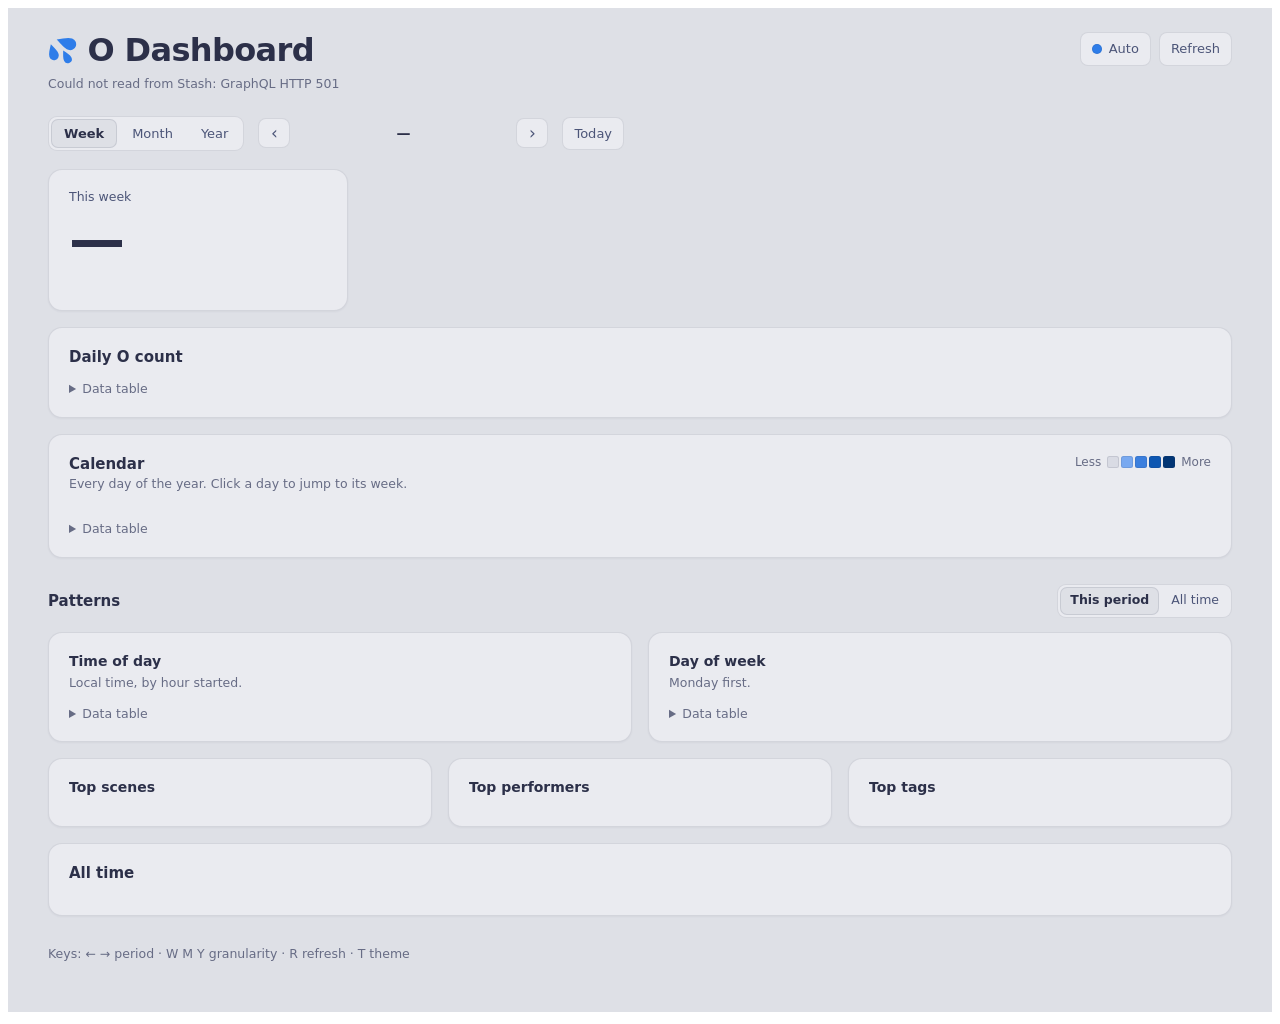
==== tools/style-check.html @ 9302f0dd "O Dashboard — a Stash plugin A dashboard over Stash's O-count history: daily counts, a year calendar" ====
<!doctype html>
<html lang="en">
<head>
<meta charset="utf-8">
<title>style check</title>
<link rel="stylesheet" href="/src/styles.css">
<style>
  #report { font: 12px/1.6 ui-monospace, Menlo, monospace; white-space: pre; }
</style>
</head>
<body>
<!--
  Does the stylesheet actually reach the rendered marks?

  The structural DOM diff used to verify the od- rename compares element trees,
  and a class name that no rule matches any more produces an identical tree. It
  is invisible there and invisible to a console check. It shipped once: the SVG
  charts set their classes through svgEl({class: 'bar'}), a form the mechanical
  rename never inspected, so every chart silently lost its styling while every
  automated check stayed green.

  Two assertions, both cheap:
    1. every class inside the mount is od- prefixed  — catches the next miss
    2. the marks have non-default computed styles    — catches a dead rule
-->
<div class="od-viz-root" id="mount"></div>
<pre id="report"></pre>

<script src="/src/graphql-source.js"></script>
<script>
fetch('/src/index.html')
  .then((r) => r.text())
  .then((html) => {
    const doc = new DOMParser().parseFromString(html, 'text/html');
    for (const s of doc.body.querySelectorAll('script')) s.remove();
    const mount = document.getElementById('mount');
    mount.innerHTML = doc.body.innerHTML;
    const s = document.createElement('script');
    s.src = '/src/app.js';
    s.onload = () => setTimeout(run, 1500);
    document.body.appendChild(s);
  });

const out = [];
function check(name, ok, detail) {
  out.push(`${ok ? 'PASS' : 'FAIL'}  ${name}${detail ? '  — ' + detail : ''}`);
  return ok;
}

function run() {
  const mount = document.getElementById('mount');

  // 1. No unprefixed classes anywhere in the rendered tree.
  const stray = new Set();
  for (const el of mount.querySelectorAll('*')) {
    const cls = typeof el.className === 'string' ? el.className : el.className.baseVal || '';
    for (const c of cls.split(/\s+/)) {
      if (c && !c.startsWith('od-')) stray.add(c);
    }
  }
  check('every class in the rendered tree is od- prefixed', stray.size === 0,
    stray.size ? [...stray].sort().join(', ') : '');

  // 2. The marks are actually styled. A class the stylesheet no longer matches
  //    leaves SVG defaults: fill black, no stroke.
  const marks = [
    ['.od-bar', 'fill'],
    ['.od-cell', 'fill'],
    ['.od-spark-line', 'stroke'],
    ['.od-tick-text', 'fill'],
    ['.od-band-wash', 'fill'],
  ];
  for (const [sel, prop] of marks) {
    const el = mount.querySelector(sel);
    if (!el) { check(`${sel} exists`, false, 'not rendered'); continue; }
    const v = getComputedStyle(el)[prop];
    const styled = v && v !== 'none' && v !== 'rgb(0, 0, 0)';
    check(`${sel} has a styled ${prop}`, styled, v);
  }

  // 3. The chart has real geometry, so a pass above cannot come from an
  //    empty chart with nothing to style.
  const svg = mount.querySelector('#od-main-chart svg');
  check('main chart drew marks', !!svg && svg.querySelectorAll('path, rect').length > 3,
    svg ? `${svg.querySelectorAll('path, rect').length} marks` : 'no svg');

  const failed = out.filter((l) => l.startsWith('FAIL')).length;
  out.push('', failed ? `STYLE CHECK: FAIL (${failed})` : 'STYLE CHECK: PASS');
  document.getElementById('report').textContent = out.join('\n');
}
</script>
</body>
</html>
---- src/styles.css ----
/* Five palettes, one set of roles. Each is a single-series design: one accent
   for the marks, one single-hue ordinal ramp for the calendar. Every ramp was
   run through the data-viz validator against its own surface (monotone
   lightness, >= 0.06 step gaps, light end clearing 2:1) — see README.

     light  Aubade · TokyoNight Day · Spicy Pumpkin
     dark   Stash · Naughty

   Aubade and TokyoNight Day come from the iTerm2 schemes of those names; Naughty
   is the validated reference instance; Stash copies the host's own colours;
   Spicy Pumpkin is derived from a pumpkin accent. JS resolves "auto" and
   stamps data-theme on the mount container, so the palette a chart renders on is
   always known. It goes on the mount rather than <html> because Stash themes
   itself off the document root, and only one of them can own that attribute.

   Every rule here is scoped under .od-viz-root. The stylesheet is injected into
   a page it does not own: a bare `h2` or `*` would restyle the host UI. Class
   names carry an `od-` prefix for the other direction — Stash is Bootstrap-based
   and defines its own .card, .btn, .tooltip, .active and .spinner.

   Aubade (default light) — bg #fbf6fb, plum #ae3f84 from the scheme. */
.od-viz-root{
  color-scheme: light;
  --surface-1: #fbf6fb;
  --plane: #f3ebf5;
  --text-primary: #33293f;
  --text-secondary: #5b5068;
  --text-muted: #857a93;
  --grid: #ece2ee;
  --axis: #d8c9dc;
  --border: rgba(51, 41, 63, 0.12);
  --series-1: #ae3f84;
  --series-dim: #e996c4;
  --ramp-0: #efe6f0;
  --ramp-1: #e996c4;
  --ramp-2: #c95a9d;
  --ramp-3: #992d72;
  --ramp-4: #660048;
  --shadow: 0 1px 2px rgba(51, 41, 63, 0.05);
}/* TokyoNight Day — bg #e1e2e7, blue #2e7de9 from the scheme. */
.od-viz-root[data-theme="tokyonight-day"]{
  color-scheme: light;
  --surface-1: #eaebf0;
  --plane: #dee0e6;
  --text-primary: #2c3049;
  --text-secondary: #4c5578;
  /* pulled off the scheme's #6172b0 toward slate: captions in the series blue
     read as links, and text must never wear the data colour */
  --text-muted: #676c85;
  --grid: #d5d7e0;
  --axis: #c3c6d4;
  --border: rgba(44, 48, 73, 0.12);
  --series-1: #2e7de9;
  --series-dim: #79a9f0;
  --ramp-0: #d9dbe4;
  --ramp-1: #79a9f0;
  --ramp-2: #3b7fde;
  --ramp-3: #0e57b2;
  --ramp-4: #013575;
  --shadow: 0 1px 2px rgba(44, 48, 73, 0.05);
}

.od-viz-root[data-theme="naughty"]{
  color-scheme: dark;
  --surface-1: #1a1a19;
  --plane: #0d0d0d;
  --text-primary: #ffffff;
  --text-secondary: #c3c2b7;
  --text-muted: #898781;
  --grid: #2c2c2a;
  --axis: #383835;
  --border: rgba(255, 255, 255, 0.10);
  --series-1: #3987e5;
  --series-dim: #184f95;
  --ramp-0: #383835;
  --ramp-1: #184f95;
  --ramp-2: #2a78d6;
  --ramp-3: #6da7ec;
  --ramp-4: #b7d3f6;
  --shadow: none;
}

/* Stash — the host's own default colours, so the dashboard sits inside Stash
   without looking bolted on. These are Blueprint.js values copied from Stash's
   stylesheet, not read from it at runtime: the plugin inherits no variables, so
   nothing here can be invalidated by Stash restyling itself. Surface and plane
   are Stash's card and body backgrounds; the accent is its --primary.

   The ramp is generated in OKLCH from that accent and validated against this
   surface, like every other palette here — but it could not simply reuse the
   Dark palette's lightness steps. Stash's card is L=0.36 against Dark's L=0.20,
   so the same steps would land the first two at 1.3:1 and make them
   indistinguishable. The steps are re-solved for this surface: the first sits
   at 2.05:1, matching the *relationship* the other ramps have rather than
   copying their numbers.

   Two ceilings are imposed by the surface itself and cannot be designed away:
   pure white on it is only 10.68:1, so the brightest text reaches 10.01:1 and
   the ramp's top step 7.61:1, against 9.98:1 on the darker palettes. Every
   invariant that is achievable is met — monotone lightness, minimum step gap
   0.111 (floor 0.06, other palettes 0.093), single hue within 0.8 degrees. */
.od-viz-root[data-theme="stash"]{
  color-scheme: dark;
  --surface-1: #30404d;   /* Stash .card            */
  --plane: #202b33;       /* Stash body             */
  --text-primary: #f5f8fa;
  --text-secondary: #ced9e0;
  --text-muted: #a7b6c2;  /* 5.14:1 — clears the 3.78:1 the others set */
  --grid: #3c4c59;
  --axis: #4a5b69;
  --border: #40505e;
  --series-1: #48aff0;    /* Stash link blue, 4.41:1 on the card */
  --series-dim: #2b95d6;
  --ramp-0: #404f5b;      /* no activity — 1.27:1, just clear of the surface */
  --ramp-1: #0072b0;      /* 2.05:1 */
  --ramp-2: #0096e7;      /* 3.31:1 */
  --ramp-3: #6bbbfa;      /* 5.14:1 */
  --ramp-4: #bbdefb;      /* 7.61:1 */
  --shadow: none;
}/* Spicy Pumpkin — pumpkin flesh rather than cartoon orange: a burnt spice
   orange that stays readable as ink and does not vibrate against a warm
   surface. Accent #d2601a, hue 46.4 deg; ramp generated from it in OKLCH and
   validated against this palette's own surface like every other one here.

   Warm neutrals throughout: the greys are pulled toward the hue so the palette
   reads as one family instead of orange marks sitting on a cold page. Muted
   text is the one value that had to be re-solved — the obvious lightness put it
   at 3.67:1, under the 3.78:1 the other palettes hold, so it was darkened. */
.od-viz-root[data-theme="spicy-pumpkin"]{
  color-scheme: light;
  --surface-1: #fdf7f0;
  --plane: #f6ebdf;
  --text-primary: #3c2316;    /* 13.67:1 */
  --text-secondary: #6a5044;  /*  6.94:1 */
  --text-muted: #8e766a;      /*  3.99:1 — clears the 3.78:1 bar */
  --grid: #f5eae5;
  --axis: #e4cdc2;
  --border: rgba(60, 35, 22, 0.12);
  --series-1: #d2601a;        /*  3.64:1, between the other two light palettes */
  --series-dim: #f19d74;
  --ramp-0: #f6e6df;          /*  1.14:1 — no activity */
  --ramp-1: #f19d74;          /*  2.01:1 */
  --ramp-2: #d36320;          /*  3.54:1 */
  --ramp-3: #994000;          /*  6.39:1 */
  --ramp-4: #5e2400;          /* 11.42:1 */
  --shadow: 0 1px 2px rgba(60, 35, 22, 0.05);
}

/* Palette swaps ease rather than snap. */
.od-viz-root, .od-viz-root .od-card, .od-viz-root .od-tile, .od-viz-root .od-btn, .od-viz-root .od-segmented, .od-viz-root .od-tooltip, .od-viz-root .od-theme-menu{
  transition: background-color 0.25s ease, color 0.25s ease, border-color 0.25s ease;
}

.od-viz-root, .od-viz-root *{ box-sizing: border-box; }

.od-viz-root{
  margin: 0;
  padding: 24px clamp(16px, 4vw, 40px) 48px;
  background: var(--plane);
  color: var(--text-primary);
  font: 15px/1.5 system-ui, -apple-system, "Segoe UI", sans-serif;
  -webkit-font-smoothing: antialiased;
}

.od-viz-root h1{
  font-size: clamp(24px, 2.6vw, 32px);
  font-weight: 600;
  margin: 0;
  letter-spacing: -0.02em;
  line-height: 1.15;
  display: flex;
  align-items: center;
  gap: 10px;
}
.od-viz-root h2{ font-size: 15px; font-weight: 600; margin: 0; }
.od-viz-root h3{ font-size: 14px; font-weight: 600; margin: 0 0 2px; }

.od-viz-root p{ margin: 0; }

.od-viz-root .od-caption{ color: var(--text-muted); font-size: 12.5px; }
.od-viz-root .od-label{
  color: var(--text-secondary);
  font-size: 12.5px;
  text-transform: none;
  margin-bottom: 2px;
}/* ---------- top bar & controls ---------- */
.od-viz-root .od-topbar{
  display: flex;
  align-items: flex-start;
  justify-content: space-between;
  gap: 16px;
  flex-wrap: wrap;
  margin-bottom: 22px;
}
.od-viz-root .od-source{ color: var(--text-muted); font-size: 12.5px; margin-top: 6px; }
.od-viz-root .od-topbar-actions{ display: flex; gap: 8px; align-items: center; }
.od-viz-root .od-title-mark{
  width: 0.92em;
  height: 0.92em;
  flex: none;
  fill: var(--series-1);
  transition: fill 0.25s ease;
}
/* ---------- theme switcher ---------- */
.od-viz-root .od-theme-switcher{ position: relative; }
.od-viz-root .od-theme-dot{
  width: 10px;
  height: 10px;
  border-radius: 50%;
  background: var(--series-1);
  display: inline-block;
  margin-right: 7px;
  vertical-align: -1px;
  box-shadow: inset 0 0 0 1px var(--border);
  transition: background-color 0.25s ease;
}
.od-viz-root .od-theme-menu{
  position: absolute;
  right: 0;
  top: calc(100% + 6px);
  z-index: 30;
  width: 232px;
  background: var(--surface-1);
  border: 1px solid var(--border);
  border-radius: 12px;
  padding: 12px;
  box-shadow: 0 8px 26px rgba(0, 0, 0, 0.14);
  display: flex;
  flex-direction: column;
  gap: 7px;
  transform-origin: top right;
  animation: od-menu-in 0.16s cubic-bezier(0.2, 0.8, 0.3, 1);
}
.od-viz-root .od-theme-menu[hidden]{ display: none; }
@keyframes od-menu-in {
  from { opacity: 0; transform: scale(0.96) translateY(-4px); }
  to { opacity: 1; transform: none; }
}
.od-viz-root .od-menu-label{ color: var(--text-muted); font-size: 11.5px; margin-top: 2px; }
.od-viz-root .od-menu-note{ color: var(--text-muted); font-size: 11.5px; line-height: 1.35; margin-top: 2px; }
.od-viz-root .od-theme-choices{ display: flex; flex-direction: column; gap: 4px; }
.od-viz-root .od-theme-choices[hidden], .od-viz-root .od-menu-label[hidden]{ display: none; }
.od-viz-root .od-theme-choices button{
  appearance: none;
  border: 1px solid transparent;
  background: transparent;
  color: var(--text-secondary);
  font: inherit;
  font-size: 13px;
  text-align: left;
  padding: 7px 9px;
  border-radius: 9px;
  cursor: pointer;
  display: flex;
  align-items: center;
  gap: 9px;
  transition: background-color 0.12s ease, color 0.12s ease;
}
.od-viz-root .od-theme-choices button:hover{ background: var(--plane); color: var(--text-primary); }/* Active = the palette on screen right now. */
.od-viz-root .od-theme-choices button.od-is-active{
  background: var(--plane);
  color: var(--text-primary);
  font-weight: 600;
  border-color: var(--border);
}/* Chosen but not showing (dark is on): a check, no active highlight. */
.od-viz-root .od-theme-choices button[aria-checked="true"]::after{
  content: "✓";
  margin-left: auto;
  font-size: 12px;
  color: var(--text-muted);
}
.od-viz-root .od-theme-choices button.od-is-active::after{ color: var(--text-primary); }
.od-viz-root .od-theme-choices.od-inactive{ opacity: 0.62; }
.od-viz-root .od-theme-choices.od-inactive button[aria-checked="true"]{ color: var(--text-secondary); }
.od-viz-root .od-swatch-row{ display: flex; gap: 2px; }
.od-viz-root .od-swatch-row i{
  width: 11px;
  height: 16px;
  border-radius: 2px;
  display: block;
  /* mid-gray reads as an edge on both light and dark surfaces, so a near-black
     swatch stays visible in the dark menu */
  box-shadow: inset 0 0 0 1px rgba(128, 128, 128, 0.38);
}

.od-viz-root .od-btn{
  appearance: none;
  border: 1px solid var(--border);
  background: var(--surface-1);
  color: var(--text-secondary);
  border-radius: 8px;
  padding: 6px 11px;
  font: inherit;
  font-size: 13px;
  cursor: pointer;
  min-height: 30px;
}
.od-viz-root .od-btn:hover{ color: var(--text-primary); border-color: var(--axis); }
.od-viz-root .od-btn:disabled{ opacity: 0.4; cursor: default; }
.od-viz-root .od-btn.od-icon{ min-width: 32px; font-size: 17px; line-height: 1; padding: 4px 10px; }

.od-viz-root #od-refresh-btn{ display: inline-flex; align-items: center; gap: 7px; }
.od-viz-root #od-refresh-btn[data-busy="true"]{ color: var(--text-muted); cursor: progress; }
.od-viz-root .od-spinner{
  width: 11px;
  height: 11px;
  border-radius: 50%;
  border: 2px solid var(--axis);
  border-top-color: var(--series-1);
  display: none;
  animation: od-spin 0.7s linear infinite;
}
.od-viz-root #od-refresh-btn[data-busy="true"] .od-spinner{ display: block; }
@keyframes od-spin { to { transform: rotate(360deg); } }/* The spin is a status indicator, so it survives reduced-motion — slowed, not stopped. */
@media (prefers-reduced-motion: reduce){
  .od-viz-root .od-spinner{ animation-duration: 2s !important; }
}

.od-viz-root .od-controls{
  display: flex;
  align-items: center;
  gap: 14px;
  flex-wrap: wrap;
  margin-bottom: 18px;
}

.od-viz-root .od-segmented{
  display: inline-flex;
  background: var(--surface-1);
  border: 1px solid var(--border);
  border-radius: 9px;
  padding: 2px;
  gap: 2px;
}
.od-viz-root .od-segmented button{
  appearance: none;
  border: 0;
  background: transparent;
  color: var(--text-secondary);
  font: inherit;
  font-size: 13px;
  padding: 5px 13px;
  border-radius: 7px;
  cursor: pointer;
  min-height: 28px;
}
.od-viz-root .od-segmented button[aria-selected="true"]{
  background: var(--plane);
  color: var(--text-primary);
  font-weight: 600;
  box-shadow: inset 0 0 0 1px var(--border);
}
.od-viz-root .od-segmented.od-small button{ font-size: 12.5px; padding: 4px 10px; }

/* The theme menu is a column flex container, so align-items: stretch widens
   this inline-flex control to the full menu width while its buttons stay
   packed at the leading edge — leaving dead space after the last one. Share
   the width instead, so the group fills the control and Dark sits on the
   trailing edge. */
.od-viz-root .od-theme-menu .od-segmented button{ flex: 1; text-align: center; }

.od-viz-root .od-period-nav{ display: flex; align-items: center; gap: 8px; }
.od-viz-root .od-period-label{
  font-size: 14px;
  font-weight: 600;
  min-width: 210px;
  text-align: center;
  font-variant-numeric: tabular-nums;
}/* ---------- layout ---------- */
.od-viz-root main{ display: flex; flex-direction: column; gap: 16px; }
.od-viz-root main{ transition: opacity 0.18s ease; }
.od-viz-root main.od-loading{ opacity: 0.55; }

.od-viz-root .od-card{
  background: var(--surface-1);
  border: 1px solid var(--border);
  border-radius: 14px;
  padding: 18px 20px;
  box-shadow: var(--shadow);
}
.od-viz-root .od-card-head{
  display: flex;
  align-items: flex-start;
  justify-content: space-between;
  gap: 16px;
  margin-bottom: 10px;
  flex-wrap: wrap;
}

.od-viz-root .od-grid-hero{
  display: grid;
  grid-template-columns: minmax(240px, 300px) 1fr;
  gap: 16px;
}
.od-viz-root .od-tiles{
  display: grid;
  grid-template-columns: repeat(auto-fit, minmax(150px, 1fr));
  gap: 16px;
}
.od-viz-root .od-grid-two{ display: grid; grid-template-columns: repeat(auto-fit, minmax(320px, 1fr)); gap: 16px; }
.od-viz-root .od-grid-three{ display: grid; grid-template-columns: repeat(auto-fit, minmax(240px, 1fr)); gap: 16px; margin-top: 16px; }

.od-viz-root .od-section{ display: flex; flex-direction: column; }
.od-viz-root .od-section-head{
  display: flex;
  align-items: center;
  justify-content: space-between;
  gap: 16px;
  flex-wrap: wrap;
  margin: 10px 0 2px;
}
.od-viz-root .od-section-caption{ margin-bottom: 12px; }/* ---------- figures ---------- */
.od-viz-root .od-hero-card{ display: flex; flex-direction: column; }
.od-viz-root .od-hero-value{
  font-size: 56px;
  font-weight: 600;
  line-height: 1.05;
  letter-spacing: -0.02em;
  margin: 2px 0 4px;
}
.od-viz-root .od-delta{ color: var(--text-secondary); font-size: 13px; }
.od-viz-root .od-sparkline{ margin-top: auto; padding-top: 14px; }
.od-viz-root .od-hero-card .od-caption{ margin-top: 4px; }

.od-viz-root .od-tile{
  background: var(--surface-1);
  border: 1px solid var(--border);
  border-radius: 14px;
  padding: 16px 18px;
  box-shadow: var(--shadow);
}
.od-viz-root .od-tile-value{
  font-size: 27px;
  font-weight: 600;
  letter-spacing: -0.01em;
  margin: 2px 0 1px;
}
.od-viz-root .od-tile-sub{ color: var(--text-muted); font-size: 12.5px; }

.od-viz-root .od-facts{
  display: grid;
  grid-template-columns: repeat(auto-fit, minmax(170px, 1fr));
  gap: 14px 22px;
  margin-top: 12px;
}
.od-viz-root .od-fact-label{ color: var(--text-muted); font-size: 12.5px; }
.od-viz-root .od-fact-value{ font-size: 15px; font-weight: 600; margin-top: 1px; }/* ---------- charts ---------- */
.od-viz-root .od-chart{ position: relative; width: 100%; }
.od-viz-root .od-chart svg{ display: block; width: 100%; overflow: visible; }
.od-viz-root .od-empty{
  color: var(--text-muted);
  font-size: 13px;
  padding: 28px 0;
  text-align: center;
}/* Bars grow from the baseline: the path's own box is the transform reference,
   so scaleY(0) collapses it onto the axis rather than the SVG origin. */
.od-viz-root .od-bar{ transform-box: fill-box; transform-origin: bottom; }
.od-viz-root .od-cell{ transform-box: fill-box; transform-origin: center; }

.od-viz-root .od-gridline{ stroke: var(--grid); stroke-width: 1; }
.od-viz-root .od-baseline{ stroke: var(--axis); stroke-width: 1; }
.od-viz-root .od-tick-text{ fill: var(--text-muted); font-size: 11px; font-variant-numeric: tabular-nums; }
.od-viz-root .od-bar{ fill: var(--series-1); }
.od-viz-root .od-bar-label{ fill: var(--text-secondary); font-size: 11px; font-weight: 600; text-anchor: middle; }
.od-viz-root .od-hit{ fill: transparent; }
.od-viz-root .od-hit:focus{ outline: none; }
.od-viz-root .od-bar.od-active{ filter: brightness(1.12); }
.od-viz-root .od-band-wash{ fill: var(--grid); opacity: 0; transition: opacity 0.08s ease-out; }
.od-viz-root .od-band-wash.od-on{ opacity: 0.45; }
.od-viz-root .od-spark-line{ fill: none; stroke: var(--series-dim); stroke-width: 2; stroke-linejoin: round; stroke-linecap: round; }
.od-viz-root .od-spark-dot{ fill: var(--series-1); stroke: var(--surface-1); stroke-width: 2; }

.od-viz-root .od-heatmap-wrap{ overflow-x: auto; padding-bottom: 4px; }
.od-viz-root .od-cell{ rx: 2.5; }
.od-viz-root .od-cell-sel{ fill: none; stroke: var(--text-muted); stroke-width: 1; rx: 2.5; }
.od-viz-root .od-month-text{ fill: var(--text-muted); font-size: 11px; }
.od-viz-root .od-dow-text{ fill: var(--text-muted); font-size: 10px; }

.od-viz-root .od-scale-legend{ display: flex; align-items: center; gap: 6px; color: var(--text-muted); font-size: 12px; }
.od-viz-root .od-scale-legend .od-swatches{ display: flex; gap: 2px; }
.od-viz-root .od-scale-legend i{
  width: 12px;
  height: 12px;
  border-radius: 2.5px;
  display: block;
  box-shadow: inset 0 0 0 1px var(--border);
}/* ---------- ranked lists ---------- */
.od-viz-root .od-ranked{ display: flex; flex-direction: column; gap: 9px; margin-top: 10px; }
.od-viz-root .od-rank-row{ display: grid; grid-template-columns: 1fr auto; gap: 4px 10px; align-items: center; }
.od-viz-root .od-rank-name{
  font-size: 13px;
  color: var(--text-primary);
  overflow: hidden;
  text-overflow: ellipsis;
  white-space: nowrap;
}
.od-viz-root a.od-rank-name, .od-viz-root a.od-rank-meta{
  text-decoration: none;
  text-decoration-color: var(--axis);
  text-underline-offset: 3px;
  transition: color 0.12s ease, text-decoration-color 0.12s ease;
}
.od-viz-root a.od-rank-name::after{
  content: " ↗";
  color: var(--text-muted);
  font-size: 11px;
  opacity: 0;
  transition: opacity 0.14s ease;
}
.od-viz-root a.od-rank-name:hover, .od-viz-root a.od-rank-name:focus-visible{ text-decoration: underline; text-decoration-color: currentColor; }
.od-viz-root a.od-rank-name:hover::after, .od-viz-root a.od-rank-name:focus-visible::after{ opacity: 1; }
.od-viz-root a.od-rank-meta:hover, .od-viz-root a.od-rank-meta:focus-visible{ color: var(--text-secondary); text-decoration: underline; }
.od-viz-root .od-rank-value{ font-size: 13px; font-weight: 600; color: var(--text-secondary); font-variant-numeric: tabular-nums; }
.od-viz-root .od-rank-track{ grid-column: 1 / -1; height: 8px; background: var(--ramp-0); border-radius: 4px; }
.od-viz-root .od-rank-fill{
  height: 8px;
  background: var(--series-1);
  border-radius: 0 4px 4px 0;
  min-width: 3px;
  transform-origin: left center;
  transition: width 0.3s cubic-bezier(0.2, 0.8, 0.3, 1);
}
.od-viz-root .od-rank-fill.od-grow{ animation: od-rank-grow 0.42s cubic-bezier(0.2, 0.8, 0.3, 1) both; }
@keyframes od-rank-grow { from { transform: scaleX(0); } to { transform: scaleX(1); } }
.od-viz-root .od-rank-meta{ grid-column: 1 / -1; color: var(--text-muted); font-size: 11.5px; margin-top: -2px; }
.od-viz-root .od-rank-row:hover .od-rank-fill{ filter: brightness(1.08); }/* ---------- tables ---------- */
.od-viz-root .od-table-view{ margin-top: 12px; }
.od-viz-root .od-table-view summary{
  color: var(--text-muted);
  font-size: 12.5px;
  cursor: pointer;
  width: fit-content;
}
.od-viz-root .od-table-view summary:hover{ color: var(--text-secondary); }
.od-viz-root table{ border-collapse: collapse; margin-top: 10px; font-size: 13px; width: 100%; max-width: 520px; }
.od-viz-root th, .od-viz-root td{ text-align: left; padding: 5px 12px 5px 0; border-bottom: 1px solid var(--grid); }
.od-viz-root td:last-child, .od-viz-root th:last-child{ text-align: right; font-variant-numeric: tabular-nums; }
.od-viz-root th{ color: var(--text-muted); font-weight: 500; font-size: 12px; }/* ---------- tooltip ---------- */
.od-viz-root .od-tooltip{
  position: fixed;
  z-index: 20;
  pointer-events: none;
  opacity: 0;
  background: var(--surface-1);
  color: var(--text-primary);
  border: 1px solid var(--border);
  border-radius: 9px;
  padding: 7px 10px;
  font-size: 12.5px;
  line-height: 1.4;
  box-shadow: 0 4px 14px rgba(0, 0, 0, 0.16);
  max-width: 280px;
  transition: opacity 0.08s ease-out;
}
.od-viz-root .od-tooltip{
  transform: translateY(3px);
  transition: opacity 0.1s ease-out, transform 0.1s ease-out,
              left 0.13s cubic-bezier(0.2, 0.8, 0.3, 1), top 0.13s cubic-bezier(0.2, 0.8, 0.3, 1);
}
.od-viz-root .od-tooltip.od-show{ opacity: 1; transform: none; }/* First appearance shouldn't glide in from wherever it last was. */
.od-viz-root .od-tooltip.od-jump{ transition: opacity 0.1s ease-out, transform 0.1s ease-out; }
.od-viz-root .od-tooltip b{ font-weight: 600; }
.od-viz-root .od-tooltip .od-tt-sub{ color: var(--text-muted); }/* ---------- footer ---------- */
.od-viz-root .od-footer{ margin-top: 26px; color: var(--text-muted); font-size: 12px; display: flex; flex-direction: column; gap: 3px; }

@media (max-width: 720px) {
  .od-viz-root .od-grid-hero{ grid-template-columns: 1fr; }
  .od-viz-root .od-period-label{ min-width: 150px; }
  .od-viz-root .od-hero-value{ font-size: 46px; }
}

@media print {
  .od-viz-root{ background: #fff; }
  .od-viz-root .od-topbar-actions, .od-viz-root .od-controls, .od-viz-root .od-tooltip{ display: none; }
}/* Motion is decoration here — every value is also in a label or the table. */
@media (prefers-reduced-motion: reduce){
  .od-viz-root, .od-viz-root *, .od-viz-root *::before, .od-viz-root *::after{
    animation-duration: 0.001ms !important;
    animation-iteration-count: 1 !important;
    transition-duration: 0.001ms !important;
  }
}
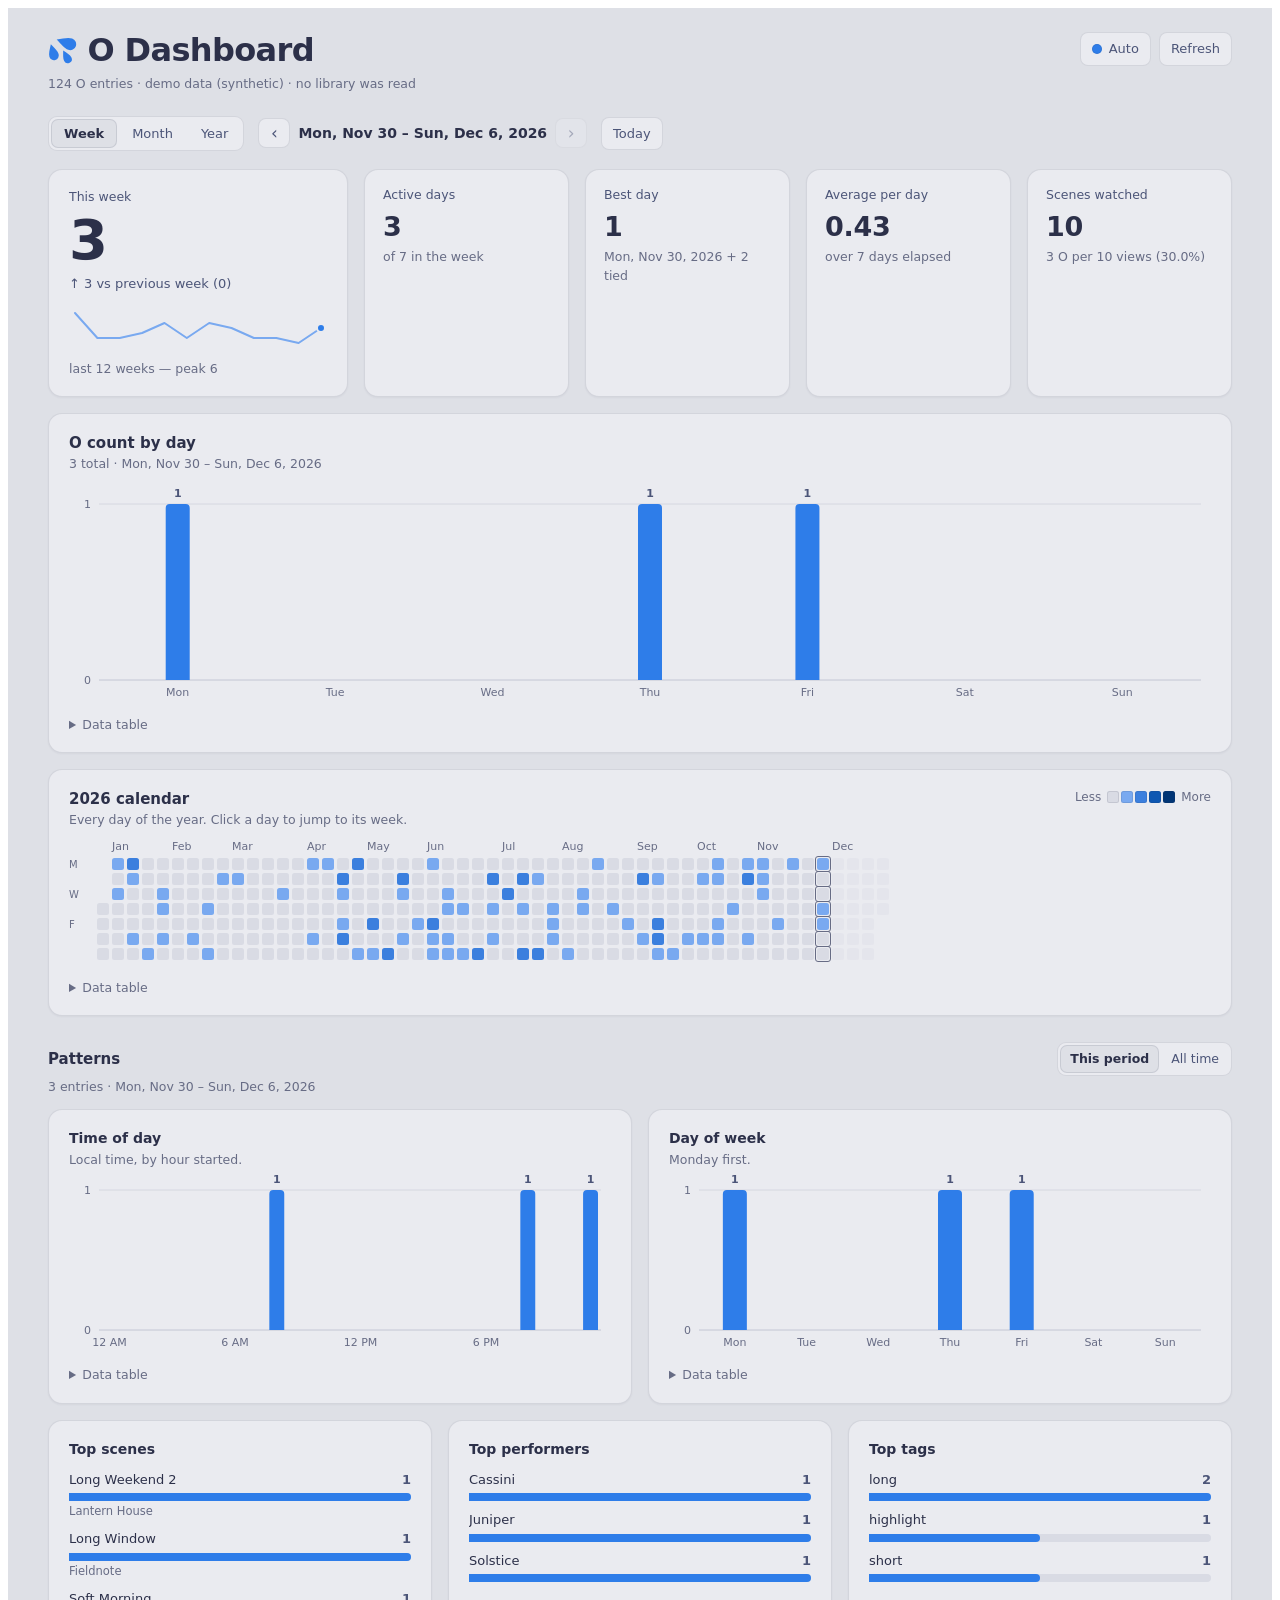
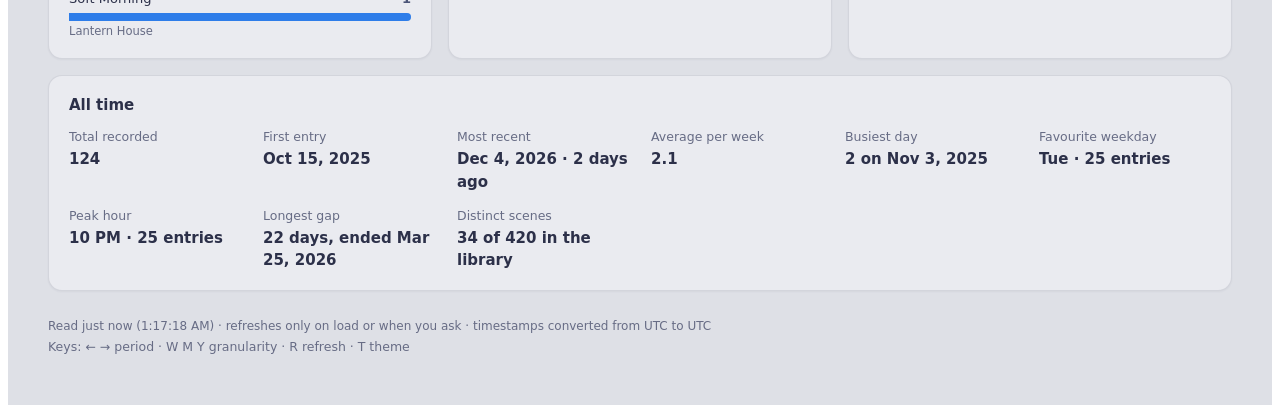
==== commit 51c45ef8: "Style check should not need a reachable Stash It renders the dashboard to prove the marks carry real" ====
--- a/tools/style-check.html
+++ b/tools/style-check.html
@@ -26,7 +26,14 @@
 <div class="od-viz-root" id="mount"></div>
 <pre id="report"></pre>
 
-<script src="/src/graphql-source.js"></script>
+<script>
+  // Demo data, deliberately. This check is about whether the marks are styled,
+  // so depending on a live Stash would make it fail for reasons that have
+  // nothing to do with styling — an unreachable server, or an authenticated
+  // one this harness has no session for.
+  window.OD_DEMO = true;
+</script>
+<script src="/src/demo-source.js"></script>
 <script>
 fetch('/src/index.html')
   .then((r) => r.text())
